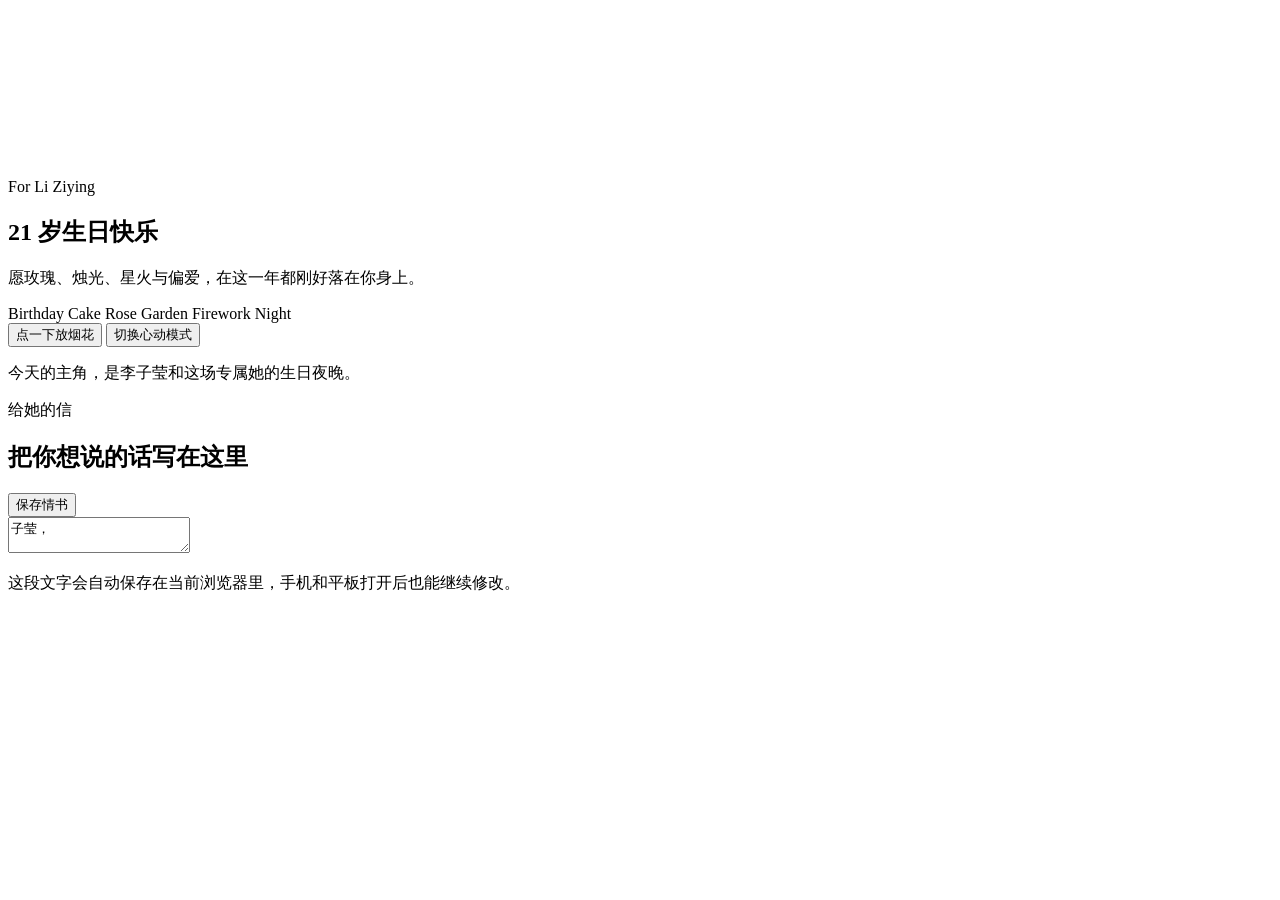
==== liziying-birthday/index.html @ 94c9d472 "Add Liziying birthday webpage" ====
<!DOCTYPE html>
<html lang="zh-CN">
  <head>
    <meta charset="UTF-8" />
    <meta name="viewport" content="width=device-width, initial-scale=1.0" />
    <title>李子莹 21 岁生日快乐</title>
    <link rel="stylesheet" href="./style.css" />
  </head>
  <body>
    <canvas id="fireworks" aria-hidden="true"></canvas>

    <div class="petals" aria-hidden="true">
      <span class="petal p1"></span>
      <span class="petal p2"></span>
      <span class="petal p3"></span>
      <span class="petal p4"></span>
      <span class="petal p5"></span>
      <span class="petal p6"></span>
      <span class="petal p7"></span>
      <span class="petal p8"></span>
      <span class="petal p9"></span>
      <span class="petal p10"></span>
    </div>

    <main class="page">
      <section class="hero">
        <div class="intro">
          <p class="eyebrow">For Li Ziying</p>
          <h1>21 岁生日快乐</h1>
          <p class="subtitle">
            愿玫瑰、烛光、星火与偏爱，在这一年都刚好落在你身上。
          </p>

          <div class="badge-row">
            <span class="badge">Birthday Cake</span>
            <span class="badge">Rose Garden</span>
            <span class="badge">Firework Night</span>
          </div>

          <div class="actions">
            <button id="surpriseButton" class="primary-button" type="button">
              点一下放烟花
            </button>
            <button id="pulseButton" class="secondary-button" type="button">
              切换心动模式
            </button>
          </div>

          <p id="statusText" class="status-text">
            今天的主角，是李子莹和这场专属她的生日夜晚。
          </p>
        </div>

        <div class="showcase" aria-hidden="true">
          <div class="halo halo-a"></div>
          <div class="halo halo-b"></div>
          <div class="cake-card">
            <div class="cake">
              <div class="candles">
                <span class="candle"><i class="flame"></i></span>
                <span class="candle"><i class="flame"></i></span>
                <span class="candle"><i class="flame"></i></span>
                <span class="candle"><i class="flame"></i></span>
              </div>
              <div class="cake-top"></div>
              <div class="cake-middle"></div>
              <div class="cake-base"></div>
              <div class="cake-plate"></div>
            </div>
            <div class="rose rose-left">
              <span class="bloom"></span>
              <span class="stem"></span>
            </div>
            <div class="rose rose-right">
              <span class="bloom"></span>
              <span class="stem"></span>
            </div>
          </div>
        </div>
      </section>

      <section class="letter-section">
        <div class="letter-header">
          <div>
            <p class="letter-kicker">给她的信</p>
            <h2>把你想说的话写在这里</h2>
          </div>
          <button id="saveButton" class="save-button" type="button">保存情书</button>
        </div>

        <textarea id="letterInput" class="letter-input" spellcheck="false">
子莹，

今天是属于你的 21 岁生日。

这里是我特意为你留出来的一页温柔。你可以在这里写下回忆、感谢、心动、承诺，或者只是认认真真对她说一声生日快乐。

把这段默认文字换成你自己的内容就可以了。
        </textarea>

        <p class="letter-tip">
          这段文字会自动保存在当前浏览器里，手机和平板打开后也能继续修改。
        </p>
      </section>
    </main>

    <script src="./script.js"></script>
  </body>
</html>
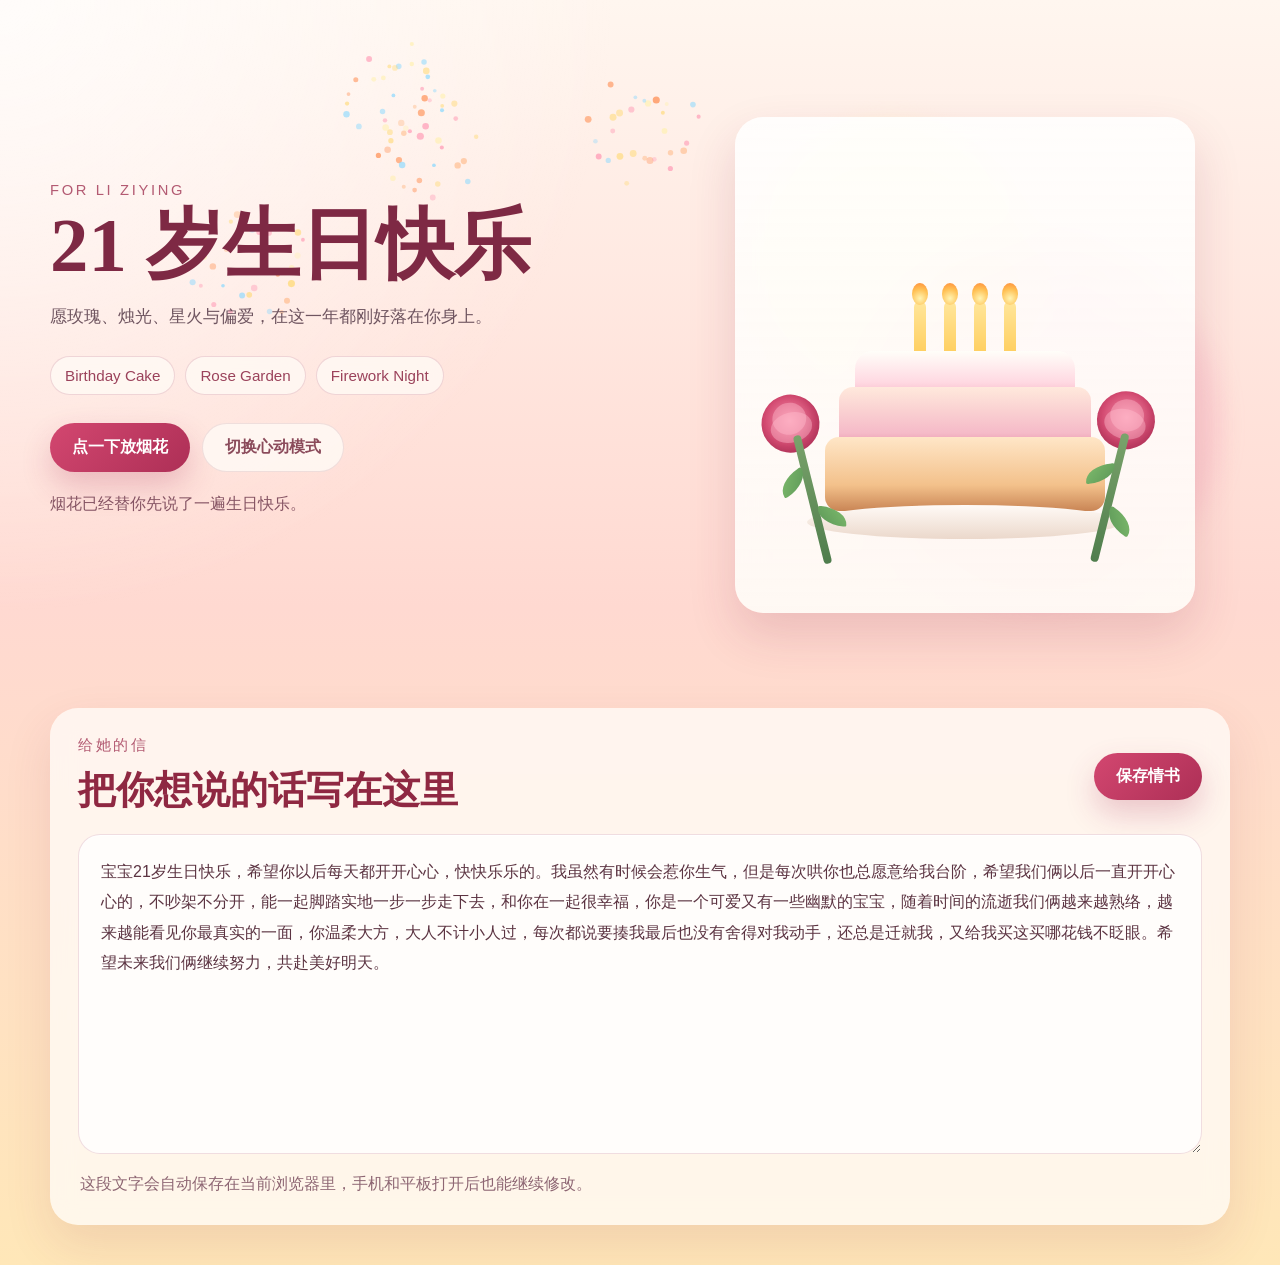
==== commit f1de24ed: "Update birthday letter with personalized message" ====
--- a/liziying-birthday/index.html
+++ b/liziying-birthday/index.html
@@ -89,13 +89,7 @@
         </div>
 
         <textarea id="letterInput" class="letter-input" spellcheck="false">
-子莹，
-
-今天是属于你的 21 岁生日。
-
-这里是我特意为你留出来的一页温柔。你可以在这里写下回忆、感谢、心动、承诺，或者只是认认真真对她说一声生日快乐。
-
-把这段默认文字换成你自己的内容就可以了。
+宝宝21岁生日快乐，希望你以后每天都开开心心，快快乐乐的。我虽然有时候会惹你生气，但是每次哄你也总愿意给我台阶，希望我们俩以后一直开开心心的，不吵架不分开，能一起脚踏实地一步一步走下去，和你在一起很幸福，你是一个可爱又有一些幽默的宝宝，随着时间的流逝我们俩越来越熟络，越来越能看见你最真实的一面，你温柔大方，大人不计小人过，每次都说要揍我最后也没有舍得对我动手，还总是迁就我，又给我买这买哪花钱不眨眼。希望未来我们俩继续努力，共赴美好明天。
         </textarea>
 
         <p class="letter-tip">
--- a/liziying-birthday/style.css
+++ b/liziying-birthday/style.css
@@ -0,0 +1,576 @@
+:root {
+  --bg-1: #fff6ef;
+  --bg-2: #ffd9d1;
+  --bg-3: #ffe7b8;
+  --ink-1: #7e2944;
+  --ink-2: #6f5560;
+  --rose: #cc486e;
+  --rose-deep: #a53053;
+  --gold: #f7c972;
+  --cream: #fffaf5;
+  --cream-2: #fffdfb;
+  --shadow: rgba(137, 39, 69, 0.16);
+}
+
+* {
+  box-sizing: border-box;
+}
+
+html,
+body {
+  margin: 0;
+  min-height: 100%;
+  font-family: "Microsoft YaHei UI", "PingFang SC", sans-serif;
+  background:
+    radial-gradient(circle at top left, rgba(255, 255, 255, 0.72), transparent 34%),
+    linear-gradient(180deg, var(--bg-1) 0%, var(--bg-2) 48%, var(--bg-3) 100%);
+  color: var(--ink-1);
+  overflow-x: hidden;
+}
+
+body {
+  position: relative;
+}
+
+#fireworks {
+  position: fixed;
+  inset: 0;
+  width: 100%;
+  height: 100%;
+  pointer-events: none;
+  z-index: 1;
+}
+
+.page {
+  position: relative;
+  z-index: 2;
+  width: min(1180px, calc(100% - 32px));
+  margin: 0 auto;
+  padding: 32px 0 40px;
+}
+
+.hero {
+  display: grid;
+  grid-template-columns: 1.08fr 0.92fr;
+  gap: 28px;
+  align-items: center;
+  min-height: 74vh;
+}
+
+.intro {
+  padding: 28px 0;
+}
+
+.eyebrow,
+.letter-kicker {
+  margin: 0 0 10px;
+  font-size: 0.92rem;
+  letter-spacing: 0.18em;
+  text-transform: uppercase;
+  color: #b35a72;
+}
+
+h1 {
+  margin: 0;
+  font-family: Georgia, "Times New Roman", serif;
+  font-size: clamp(3rem, 6vw, 5.4rem);
+  line-height: 0.98;
+  color: var(--ink-1);
+}
+
+.subtitle {
+  max-width: 28rem;
+  margin: 18px 0 0;
+  font-size: 1.08rem;
+  line-height: 1.8;
+  color: var(--ink-2);
+}
+
+.badge-row {
+  display: flex;
+  flex-wrap: wrap;
+  gap: 10px;
+  margin-top: 24px;
+}
+
+.badge {
+  padding: 10px 14px;
+  border: 1px solid rgba(167, 59, 91, 0.18);
+  border-radius: 999px;
+  background: rgba(255, 250, 245, 0.78);
+  color: #9b425b;
+  font-size: 0.95rem;
+  backdrop-filter: blur(10px);
+}
+
+.actions {
+  display: flex;
+  flex-wrap: wrap;
+  gap: 12px;
+  margin-top: 28px;
+}
+
+button {
+  border: 0;
+  border-radius: 999px;
+  padding: 13px 22px;
+  font-size: 1rem;
+  font-weight: 700;
+  cursor: pointer;
+  transition: transform 0.2s ease, box-shadow 0.2s ease, background 0.2s ease;
+}
+
+button:hover {
+  transform: translateY(-1px);
+}
+
+.primary-button,
+.save-button {
+  background: linear-gradient(135deg, #d34770, #ad2f56);
+  color: white;
+  box-shadow: 0 14px 30px rgba(173, 47, 86, 0.24);
+}
+
+.secondary-button {
+  background: rgba(255, 250, 245, 0.84);
+  color: #8b4b5b;
+  border: 1px solid rgba(139, 75, 91, 0.14);
+}
+
+.status-text {
+  margin-top: 18px;
+  min-height: 2.6em;
+  max-width: 30rem;
+  line-height: 1.7;
+  color: #855363;
+}
+
+.showcase {
+  position: relative;
+  display: grid;
+  place-items: center;
+  min-height: 620px;
+}
+
+.halo {
+  position: absolute;
+  border-radius: 50%;
+  filter: blur(12px);
+}
+
+.halo-a {
+  width: 280px;
+  height: 280px;
+  background: rgba(255, 244, 202, 0.72);
+  top: 70px;
+  left: 50px;
+}
+
+.halo-b {
+  width: 360px;
+  height: 360px;
+  background: rgba(244, 143, 177, 0.22);
+  bottom: 70px;
+  right: 10px;
+}
+
+.cake-card {
+  position: relative;
+  width: min(460px, 92%);
+  aspect-ratio: 1 / 1.08;
+  border-radius: 28px;
+  background:
+    linear-gradient(180deg, rgba(255, 255, 255, 0.7), rgba(255, 250, 245, 0.84)),
+    rgba(255, 255, 255, 0.56);
+  box-shadow: 0 22px 48px var(--shadow);
+  backdrop-filter: blur(14px);
+}
+
+.cake {
+  position: absolute;
+  left: 50%;
+  bottom: 74px;
+  width: 280px;
+  height: 250px;
+  transform: translateX(-50%);
+}
+
+.candles {
+  position: absolute;
+  top: 12px;
+  left: 50%;
+  display: flex;
+  gap: 18px;
+  transform: translateX(-50%);
+}
+
+.candle {
+  position: relative;
+  width: 12px;
+  height: 70px;
+  border-radius: 10px;
+  background: linear-gradient(180deg, #ffe69b, #ffc74c);
+}
+
+.flame {
+  position: absolute;
+  left: 50%;
+  top: -18px;
+  width: 16px;
+  height: 22px;
+  transform: translateX(-50%);
+  border-radius: 50% 50% 50% 50%;
+  background: radial-gradient(circle at 50% 70%, #fff4b2 0%, #ffbf52 55%, #ff8a3b 100%);
+  animation: flameFlicker 1.3s ease-in-out infinite alternate;
+}
+
+.cake-top,
+.cake-middle,
+.cake-base,
+.cake-plate {
+  position: absolute;
+  left: 50%;
+  transform: translateX(-50%);
+}
+
+.cake-top {
+  bottom: 132px;
+  width: 220px;
+  height: 56px;
+  border-radius: 18px 18px 12px 12px;
+  background: linear-gradient(180deg, #fffef9, #ffd9e2 56%, #f3a1b5 100%);
+}
+
+.cake-middle {
+  bottom: 80px;
+  width: 252px;
+  height: 72px;
+  border-radius: 14px;
+  background: linear-gradient(180deg, #ffe9dc, #f5bac8 64%, #de738f 100%);
+}
+
+.cake-base {
+  bottom: 28px;
+  width: 280px;
+  height: 74px;
+  border-radius: 14px;
+  background: linear-gradient(180deg, #ffe6c7, #f3c18b 65%, #c98555 100%);
+}
+
+.cake-plate {
+  bottom: 0;
+  width: 316px;
+  height: 34px;
+  border-radius: 50%;
+  background: linear-gradient(180deg, #fffaf6, #ebd8cb);
+}
+
+.rose {
+  position: absolute;
+  bottom: 34px;
+  width: 120px;
+  height: 188px;
+}
+
+.rose-left {
+  left: 18px;
+  transform: rotate(-14deg);
+}
+
+.rose-right {
+  right: 18px;
+  transform: rotate(14deg);
+}
+
+.bloom {
+  position: absolute;
+  top: 0;
+  left: 24px;
+  width: 58px;
+  height: 58px;
+  border-radius: 50%;
+  background:
+    radial-gradient(circle at 50% 45%, #f690aa 0%, #d34a71 58%, #a82d52 100%);
+  box-shadow: inset -6px -8px 12px rgba(110, 19, 48, 0.18);
+}
+
+.bloom::before,
+.bloom::after {
+  content: "";
+  position: absolute;
+  background: rgba(255, 189, 206, 0.42);
+  border-radius: 50%;
+}
+
+.bloom::before {
+  inset: 8px 12px 18px 12px;
+}
+
+.bloom::after {
+  inset: 18px 8px 10px 8px;
+}
+
+.stem {
+  position: absolute;
+  top: 42px;
+  left: 52px;
+  width: 8px;
+  height: 132px;
+  border-radius: 10px;
+  background: linear-gradient(180deg, #7aa36b, #4f7d4d);
+}
+
+.stem::before,
+.stem::after {
+  content: "";
+  position: absolute;
+  width: 30px;
+  height: 18px;
+  background: linear-gradient(135deg, #7fbc6d, #5b9657);
+  border-radius: 90% 8% 90% 8%;
+}
+
+.stem::before {
+  top: 36px;
+  left: -26px;
+  transform: rotate(-20deg);
+}
+
+.stem::after {
+  top: 78px;
+  right: -26px;
+  transform: rotate(20deg) scaleX(-1);
+}
+
+.letter-section {
+  margin-top: 10px;
+  padding: 28px;
+  border-radius: 28px;
+  background: rgba(255, 252, 248, 0.78);
+  box-shadow: 0 20px 48px rgba(140, 53, 75, 0.12);
+  backdrop-filter: blur(12px);
+}
+
+.letter-header {
+  display: flex;
+  justify-content: space-between;
+  gap: 18px;
+  align-items: center;
+}
+
+.letter-header h2 {
+  margin: 0;
+  font-family: Georgia, "Times New Roman", serif;
+  font-size: clamp(1.8rem, 3vw, 2.4rem);
+  color: #8f2842;
+}
+
+.letter-input {
+  width: 100%;
+  min-height: 320px;
+  margin-top: 18px;
+  padding: 22px;
+  border: 1px solid rgba(169, 72, 102, 0.18);
+  border-radius: 22px;
+  outline: none;
+  resize: vertical;
+  background: var(--cream-2);
+  color: #5c3442;
+  font: 400 1rem/1.9 "Microsoft YaHei UI", "PingFang SC", sans-serif;
+  box-shadow: inset 0 1px 0 rgba(255, 255, 255, 0.9);
+}
+
+.letter-input:focus {
+  border-color: rgba(173, 47, 86, 0.38);
+  box-shadow: 0 0 0 4px rgba(211, 71, 112, 0.08);
+}
+
+.letter-tip {
+  margin: 12px 2px 0;
+  color: #8e6673;
+  line-height: 1.7;
+}
+
+.petals {
+  position: fixed;
+  inset: 0;
+  pointer-events: none;
+  z-index: 1;
+  overflow: hidden;
+}
+
+.petal {
+  position: absolute;
+  top: -12vh;
+  width: 18px;
+  height: 28px;
+  border-radius: 70% 20% 70% 20%;
+  background: linear-gradient(180deg, rgba(250, 168, 189, 0.85), rgba(205, 72, 110, 0.92));
+  opacity: 0.78;
+  animation: petalDrift linear infinite;
+}
+
+.p1 { left: 6%; animation-duration: 13s; animation-delay: -2s; }
+.p2 { left: 16%; animation-duration: 17s; animation-delay: -6s; }
+.p3 { left: 25%; animation-duration: 15s; animation-delay: -4s; }
+.p4 { left: 38%; animation-duration: 18s; animation-delay: -8s; }
+.p5 { left: 48%; animation-duration: 14s; animation-delay: -1s; }
+.p6 { left: 59%; animation-duration: 16s; animation-delay: -10s; }
+.p7 { left: 70%; animation-duration: 19s; animation-delay: -7s; }
+.p8 { left: 79%; animation-duration: 15s; animation-delay: -12s; }
+.p9 { left: 88%; animation-duration: 18s; animation-delay: -5s; }
+.p10 { left: 95%; animation-duration: 14s; animation-delay: -9s; }
+
+body.pulse-mode .cake-card {
+  animation: cardPulse 2.8s ease-in-out infinite;
+}
+
+body.pulse-mode .halo-a,
+body.pulse-mode .halo-b {
+  animation: haloFloat 4.2s ease-in-out infinite;
+}
+
+@keyframes petalDrift {
+  0% {
+    transform: translate3d(0, 0, 0) rotate(0deg);
+  }
+  25% {
+    transform: translate3d(24px, 28vh, 0) rotate(80deg);
+  }
+  50% {
+    transform: translate3d(-18px, 56vh, 0) rotate(150deg);
+  }
+  75% {
+    transform: translate3d(22px, 82vh, 0) rotate(230deg);
+  }
+  100% {
+    transform: translate3d(-12px, 112vh, 0) rotate(320deg);
+  }
+}
+
+@keyframes flameFlicker {
+  from {
+    transform: translateX(-50%) scale(0.96);
+  }
+  to {
+    transform: translateX(-50%) scale(1.06) translateY(-2px);
+  }
+}
+
+@keyframes haloFloat {
+  0%,
+  100% {
+    transform: translateY(0px);
+  }
+  50% {
+    transform: translateY(-12px);
+  }
+}
+
+@keyframes cardPulse {
+  0%,
+  100% {
+    transform: scale(1);
+  }
+  50% {
+    transform: scale(1.018);
+  }
+}
+
+@media (max-width: 960px) {
+  .page {
+    width: min(100% - 24px, 760px);
+    padding-top: 22px;
+  }
+
+  .hero {
+    grid-template-columns: 1fr;
+    gap: 14px;
+    min-height: auto;
+  }
+
+  .intro {
+    padding-top: 10px;
+  }
+
+  .subtitle,
+  .status-text {
+    max-width: none;
+  }
+
+  .showcase {
+    min-height: 500px;
+  }
+
+  .letter-section {
+    margin-top: 18px;
+    padding: 22px;
+  }
+
+  .letter-header {
+    flex-direction: column;
+    align-items: stretch;
+  }
+
+  .save-button {
+    width: 100%;
+  }
+}
+
+@media (max-width: 600px) {
+  .page {
+    width: calc(100% - 18px);
+    padding-bottom: 24px;
+  }
+
+  h1 {
+    font-size: clamp(2.4rem, 10vw, 3.5rem);
+  }
+
+  .badge {
+    font-size: 0.88rem;
+  }
+
+  .actions {
+    flex-direction: column;
+  }
+
+  .primary-button,
+  .secondary-button {
+    width: 100%;
+  }
+
+  .showcase {
+    min-height: 420px;
+  }
+
+  .cake-card {
+    width: 100%;
+    border-radius: 24px;
+  }
+
+  .cake {
+    width: 224px;
+    transform: translateX(-50%) scale(0.86);
+    transform-origin: bottom center;
+  }
+
+  .rose-left {
+    left: 0;
+  }
+
+  .rose-right {
+    right: 0;
+  }
+
+  .letter-section {
+    border-radius: 24px;
+    padding: 18px;
+  }
+
+  .letter-input {
+    min-height: 280px;
+    padding: 18px;
+    border-radius: 18px;
+  }
+}
